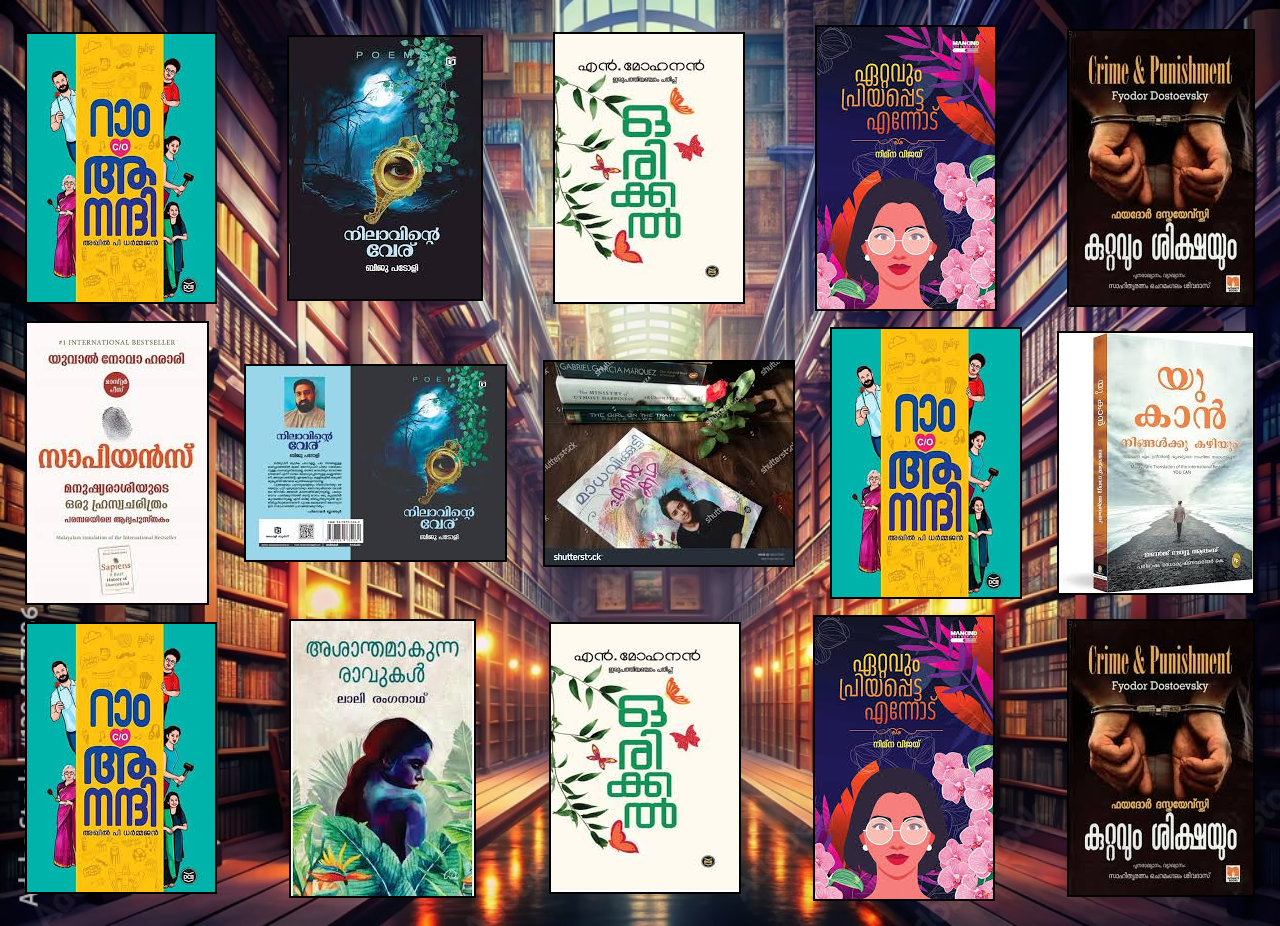
==== viewmore.html @ f254cb2e "lirary managedment" ====
<!DOCTYPE html>
<html lang="en">
  <head>
    <meta charset="UTF-8" />
    <meta name="viewport" content="width=device-width, initial-scale=1.0" />
    <title>Viewmore</title>
    <link rel="stylesheet" href="style.css" />
    <link
      href="https://cdn.jsdelivr.net/npm/bootstrap@5.3.3/dist/css/bootstrap.min.css"
      rel="stylesheet"
      integrity="sha384-QWTKZyjpPEjISv5WaRU9OFeRpok6YctnYmDr5pNlyT2bRjXh0JMhjY6hW+ALEwIH"
      crossorigin="anonymous"
    />
    <script
      src="https://cdn.jsdelivr.net/npm/bootstrap@5.3.3/dist/js/bootstrap.bundle.min.js"
      integrity="sha384-YvpcrYf0tY3lHB60NNkmXc5s9fDVZLESaAA55NDzOxhy9GkcIdslK1eN7N6jIeHz"
      crossorigin="anonymous"
    ></script>
    <link rel="stylesheet" href="style.css" />

  </head>

  <body >
   
    <div
      style="
        align-self: flex-end;
        justify-content: flex-end;
        margin: 25px;
      "
    >
      <div style="display: flex;align-items: center;justify-content: space-between;">
        <a href="book1.html" style="border: 2px solid black;">
        <img src="/images/book2.jpg" alt="Image 2" />
        </a>
        <a href="book5.html" style="border: 2px solid black;">
        <img src="/images/nilavu1.jpg" alt="Image 3" />
        </a>

        <a href="book2.html" style="border: 2px solid black;">
        <img src="/images/book4.jpg" alt="Image 4" /></a>

        <a href="book4.html" style="border: 2px solid black;">
        <img src="/images/book5.jpg" alt="Image 5" /></a>

        <a href="book3.html" style="border: 2px solid black;">
        <img src="/images/book6.jpg" alt="Image 6" /></a>
       
      </div>
      <div style="display: flex;align-items: center;justify-content: space-between;margin-top: 10px;" >
        <a href="book1.html" style="border: 2px solid black;">
        <img src="/images/book7.jpg" alt="Image 2" />
        </a>
        <a href="book5.html" style="border: 2px solid black;">
        <img src="/images/book8.jpg" alt="Image 3" />
        </a>

        <a href="book2.html" style="border: 2px solid black;">
        <img src="/images/book9.jpg" alt="Image 4" /></a>

        <a href="book4.html" style="border: 2px solid black;">
        <img src="/images/book2.jpg" alt="Image 5" /></a>

        <a href="book3.html" style="border: 2px solid black;">
        <img src="/images/book1.jpg" alt="Image 6" /></a>
       
      </div>

      <div style="display: flex;align-items: center;justify-content: space-between;margin-top: 10px;" >
        <a href="book1.html" style="border: 2px solid black;">
        <img src="/images/book2.jpg" alt="Image 2" />
        </a>
        <a href="book5.html" style="border: 2px solid black;">
        <img src="/images/book3.jpg" alt="Image 3" />
        </a>

        <a href="book2.html" style="border: 2px solid black;">
        <img src="/images/book4.jpg" alt="Image 4" /></a>

        <a href="book4.html" style="border: 2px solid black;">
        <img src="/images/book5.jpg" alt="Image 5" /></a>

        <a href="book3.html" style="border: 2px solid black;">
        <img src="/images/book6.jpg" alt="Image 6" /></a>
       
      </div>
     
    </div>
  </body>
</html>
---- style.css ----
* {
    margin: 0;
    padding: 0;
}

body {
    background-image: url("images/1000_F_1294257086_WpBxtmnmM1zCzZnZGbDZINjE76ED2trE.jpg");
    background-size: cover;
}

header {
    background-color: black;
}

#logo {
    margin-left: 10px;
    margin-top: 15px;
    margin-bottom: 10px;
}


.navbar-dark {
    flex-direction: row;
    align-items: center;
    display: flex;
    justify-content: space-between;
}

.navigation a {
    background-color: rgb(186, 172, 213);   
    border-radius: 8px;
    color: white;
    padding: 8px;
    font-family: 'Lucida Sans', 'Lucida Sans Regular', 'Lucida Grande', 'Lucida Sans Unicode', Geneva, Verdana, sans-serif;
    text-decoration: none;
    font-size: 15px;

margin-left: 8px;}

.navigation a:hover {
    background-color:rgb(112, 86, 165);
}

.side {
    margin-left: 20px;
    color: white;
    font-family: 'Lucida Sans', 'Lucida Sans Regular', 'Lucida Grande', 'Lucida Sans Unicode', Geneva, Verdana, sans-serif;
}

.side h3 {
    margin-bottom: 5px;
}

.side ul {
    margin-top: 20px;

}

.side li {
    list-style-type: square;

}

.f1 {
    border: 1px solid red;
    background-color: rgb(231, 233, 238);
    padding-top: 20px;
    padding-bottom: 20px;
    align-items: center;
    justify-content: center;
    padding-left: 20px;
    padding-right: 20px;
}

.f1 h2 {
    margin-top: 30px;
    margin-bottom: 50px;
}

.lefttext {
    display: flex;
    flex-direction: row;
    align-items: center;
    justify-content: space-between;
    margin: 50px 20px
}

.btn {
    background-color: rgb(48, 48, 167);
    color: white;
    padding: 10px 0; 
    border-radius: 5px;
    cursor: pointer;
    width: 100%;
  }
  .floating-content {
    position: relative;
    z-index: 1;
    padding: 10px;
    margin: 20px;
    background-color: rgba(255, 255, 255, 0.8);
    border-radius: 10px;
    box-shadow: 0 4px 8px rgba(0, 0, 0, 0.1);
    animation: float 6s ease-in-out infinite;
  }

  @keyframes float {
    0% {
      transform: translateY(0);
    }
    50% {
      transform: translateY(-15px);
    }
    100% {
      transform: translateY(0);
    }
  }
---- style.css ----
* {
    margin: 0;
    padding: 0;
}

body {
    background-image: url("images/1000_F_1294257086_WpBxtmnmM1zCzZnZGbDZINjE76ED2trE.jpg");
    background-size: cover;
}

header {
    background-color: black;
}

#logo {
    margin-left: 10px;
    margin-top: 15px;
    margin-bottom: 10px;
}


.navbar-dark {
    flex-direction: row;
    align-items: center;
    display: flex;
    justify-content: space-between;
}

.navigation a {
    background-color: rgb(186, 172, 213);   
    border-radius: 8px;
    color: white;
    padding: 8px;
    font-family: 'Lucida Sans', 'Lucida Sans Regular', 'Lucida Grande', 'Lucida Sans Unicode', Geneva, Verdana, sans-serif;
    text-decoration: none;
    font-size: 15px;

margin-left: 8px;}

.navigation a:hover {
    background-color:rgb(112, 86, 165);
}

.side {
    margin-left: 20px;
    color: white;
    font-family: 'Lucida Sans', 'Lucida Sans Regular', 'Lucida Grande', 'Lucida Sans Unicode', Geneva, Verdana, sans-serif;
}

.side h3 {
    margin-bottom: 5px;
}

.side ul {
    margin-top: 20px;

}

.side li {
    list-style-type: square;

}

.f1 {
    border: 1px solid red;
    background-color: rgb(231, 233, 238);
    padding-top: 20px;
    padding-bottom: 20px;
    align-items: center;
    justify-content: center;
    padding-left: 20px;
    padding-right: 20px;
}

.f1 h2 {
    margin-top: 30px;
    margin-bottom: 50px;
}

.lefttext {
    display: flex;
    flex-direction: row;
    align-items: center;
    justify-content: space-between;
    margin: 50px 20px
}

.btn {
    background-color: rgb(48, 48, 167);
    color: white;
    padding: 10px 0; 
    border-radius: 5px;
    cursor: pointer;
    width: 100%;
  }
  .floating-content {
    position: relative;
    z-index: 1;
    padding: 10px;
    margin: 20px;
    background-color: rgba(255, 255, 255, 0.8);
    border-radius: 10px;
    box-shadow: 0 4px 8px rgba(0, 0, 0, 0.1);
    animation: float 6s ease-in-out infinite;
  }

  @keyframes float {
    0% {
      transform: translateY(0);
    }
    50% {
      transform: translateY(-15px);
    }
    100% {
      transform: translateY(0);
    }
  }
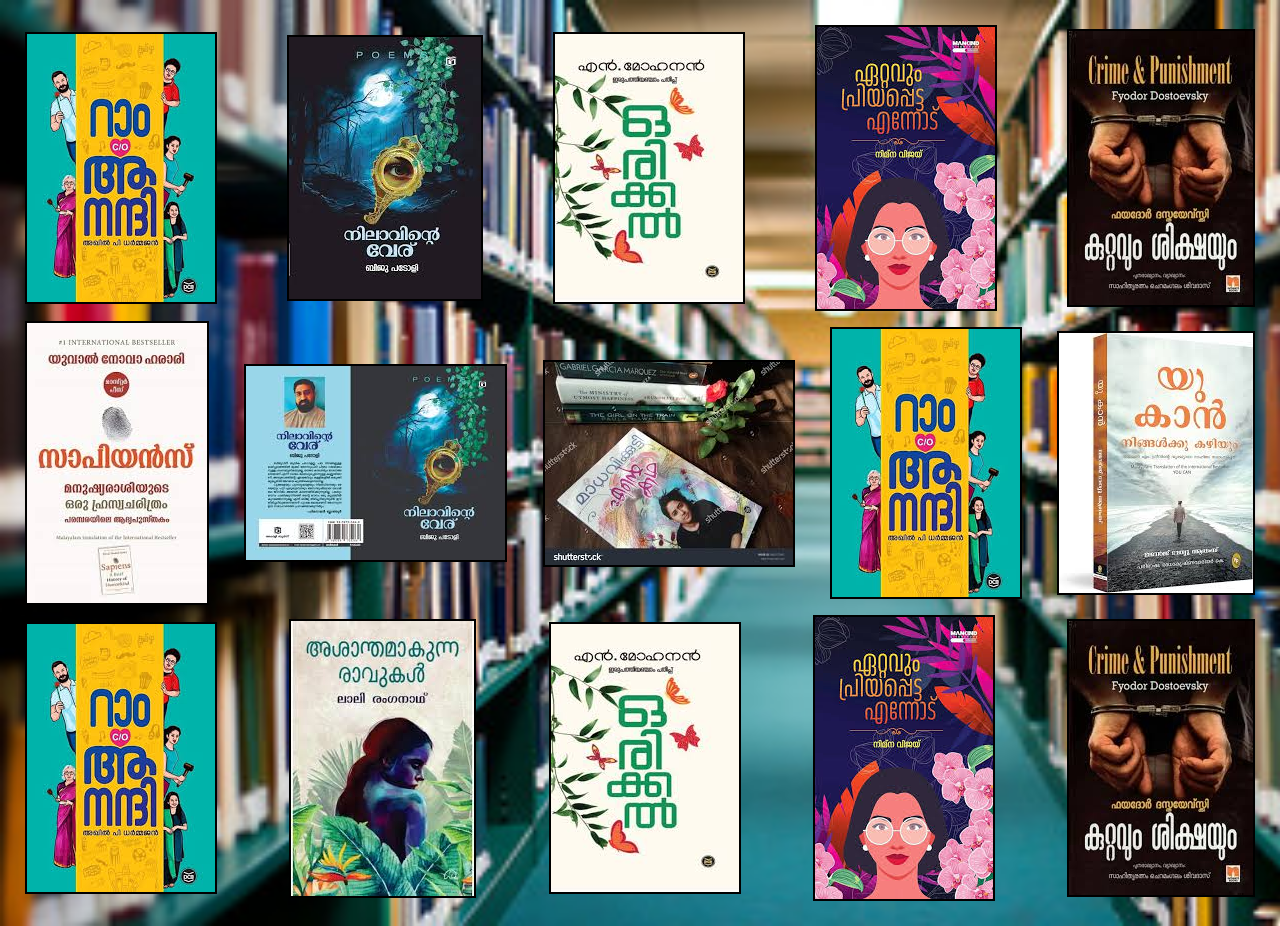
==== commit bcd2b5fd: "updation" ====
--- a/viewmore.html
+++ b/viewmore.html
@@ -20,7 +20,7 @@
 
   </head>
 
-  <body >
+  <body class="body1">
    
     <div
       style="
--- a/style.css
+++ b/style.css
@@ -7,7 +7,10 @@
     background-image: url("images/1000_F_1294257086_WpBxtmnmM1zCzZnZGbDZINjE76ED2trE.jpg");
     background-size: cover;
 }
-
+.body1{
+    background-image: url("images/240_F_972121714_Y6FzFrGlw4hX8NEcKpwzV474ac31MwNx.jpg");
+    background-size: cover;
+}
 header {
     background-color: black;
 }
--- a/style.css
+++ b/style.css
@@ -7,7 +7,10 @@
     background-image: url("images/1000_F_1294257086_WpBxtmnmM1zCzZnZGbDZINjE76ED2trE.jpg");
     background-size: cover;
 }
-
+.body1{
+    background-image: url("images/240_F_972121714_Y6FzFrGlw4hX8NEcKpwzV474ac31MwNx.jpg");
+    background-size: cover;
+}
 header {
     background-color: black;
 }
